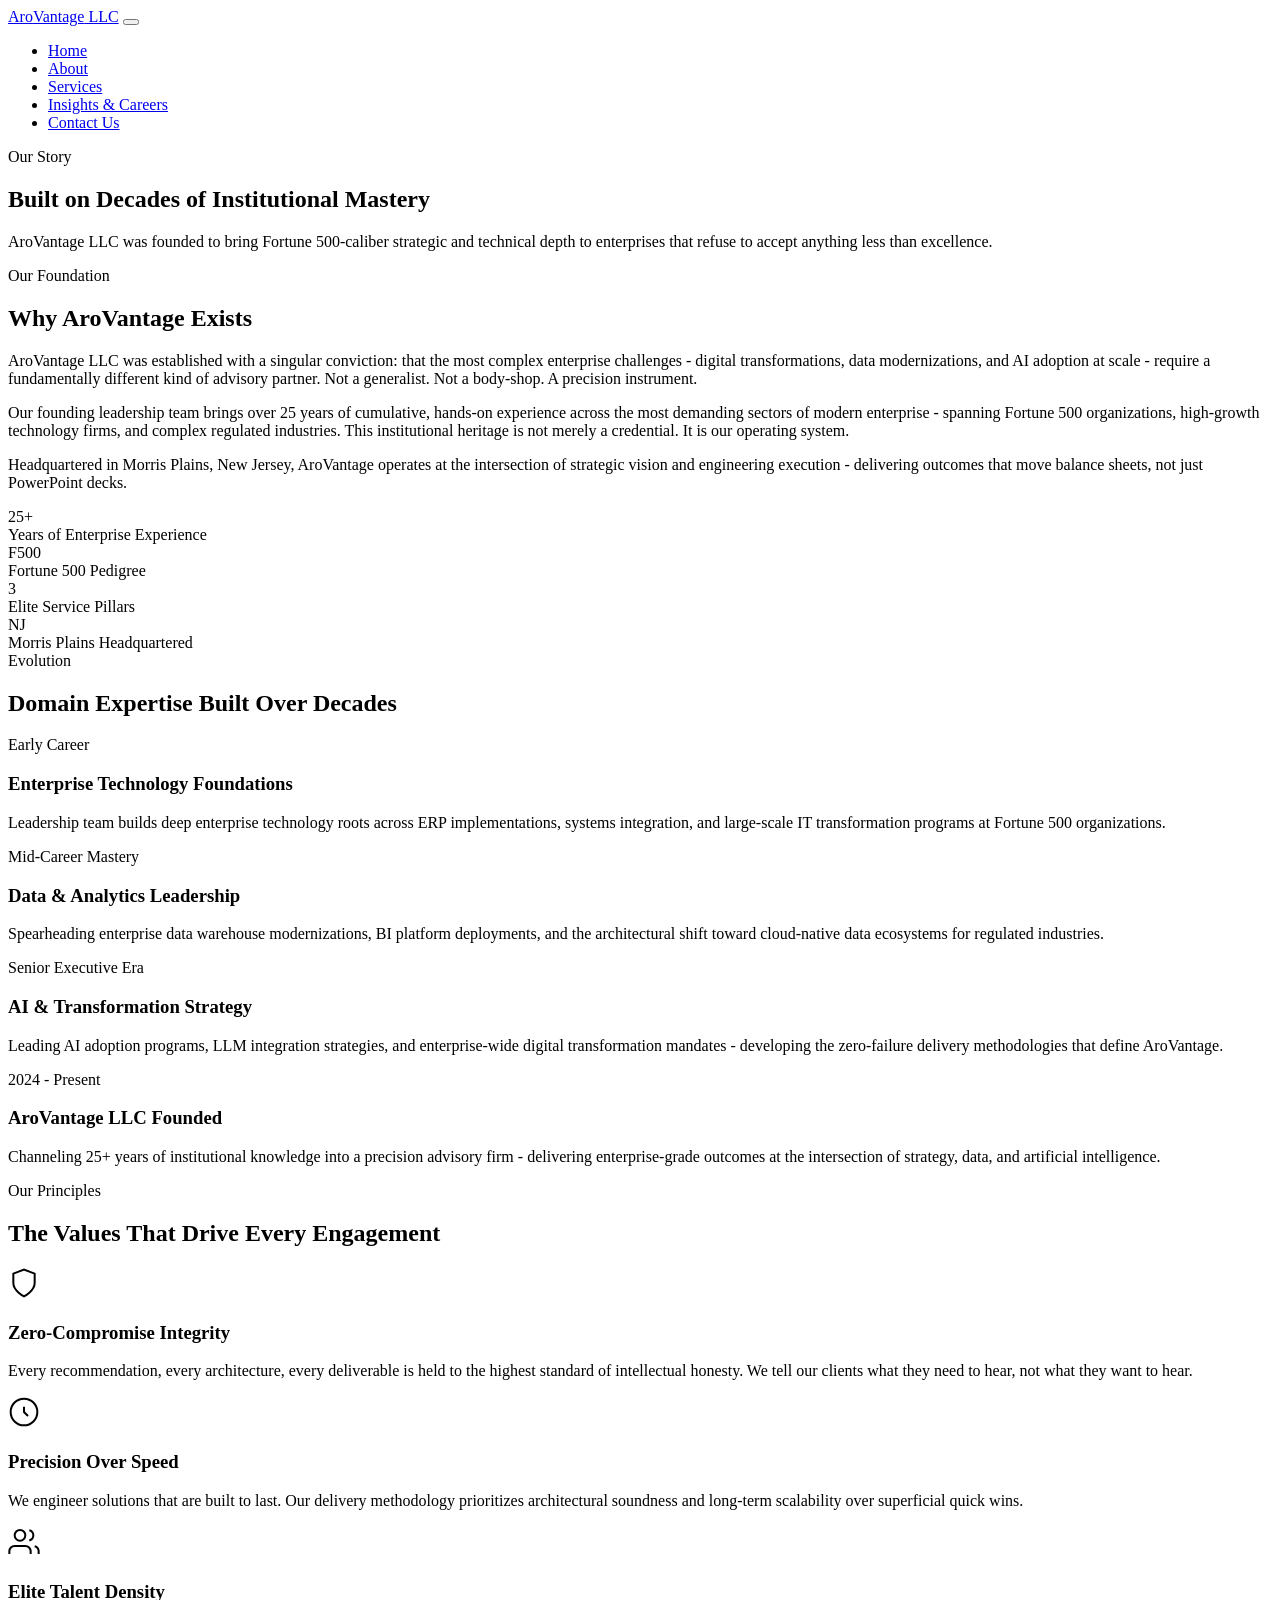
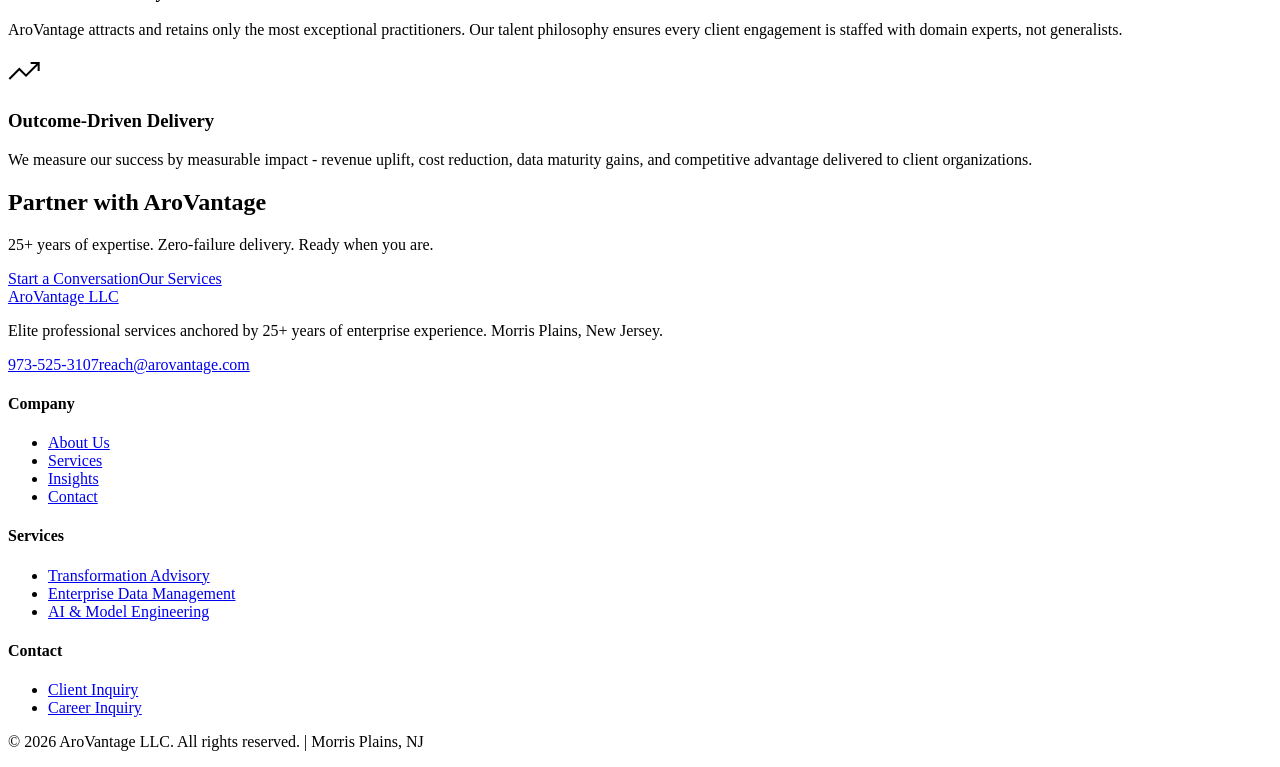
==== about.html @ 78159096 "Create about.html" ====
<!DOCTYPE html>
<html lang="en">
<head>
<meta charset="UTF-8"/>
<meta name="viewport" content="width=device-width,initial-scale=1.0"/>
<title>About Us | AroVantage LLC - 25+ Years Enterprise Excellence</title>
<meta name="description" content="AroVantage LLC founded by executives with 25+ years enterprise experience in Morris Plains, NJ. Learn our story, values, and leadership heritage."/>
<script type="application/ld+json">{"@context":"https://schema.org","@type":"ProfessionalService","name":"AroVantage LLC","url":"https://arovantage.com","telephone":"+1-973-525-3107","email":"reach@arovantage.com","address":{"@type":"PostalAddress","addressLocality":"Morris Plains","addressRegion":"NJ","addressCountry":"US"}}</script>
<link rel="preconnect" href="https://fonts.googleapis.com"/>
<link href="https://fonts.googleapis.com/css2?family=Inter:wght@300;400;500;600;700;800;900&family=Roboto:wght@300;400;500&display=swap" rel="stylesheet"/>
<link rel="stylesheet" href="css/style.css"/>
<link rel="stylesheet" href="css/animations.css"/>
</head>
<body>
<nav class="navbar" id="navbar">
<div class="nav-container">
<a href="index.html" class="nav-logo"><span class="logo-aro">Aro</span><span class="logo-vantage">Vantage</span><span class="logo-llc"> LLC</span></a>
<button class="nav-toggle" id="navToggle"><span></span><span></span><span></span></button>
<ul class="nav-menu" id="navMenu">
<li><a href="index.html" class="nav-link">Home</a></li>
<li><a href="about.html" class="nav-link active">About</a></li>
<li><a href="services.html" class="nav-link">Services</a></li>
<li><a href="insights.html" class="nav-link">Insights &amp; Careers</a></li>
<li><a href="contact.html" class="nav-link nav-cta">Contact Us</a></li>
</ul>
</div>
</nav>
<section class="page-hero">
<div class="page-hero-content">
<div class="section-label light fade-in-up">Our Story</div>
<h1 class="fade-in-up delay-1">Built on Decades of <span class="accent">Institutional Mastery</span></h1>
<p class="fade-in-up delay-2">AroVantage LLC was founded to bring Fortune 500-caliber strategic and technical depth to enterprises that refuse to accept anything less than excellence.</p>
</div>
</section>
<section class="section-pad">
<div class="container">
<div class="about-narrative">
<div class="narrative-content fade-in-up">
<div class="section-label">Our Foundation</div>
<h2>Why AroVantage Exists</h2>
<p>AroVantage LLC was established with a singular conviction: that the most complex enterprise challenges - digital transformations, data modernizations, and AI adoption at scale - require a fundamentally different kind of advisory partner. Not a generalist. Not a body-shop. A precision instrument.</p>
<p>Our founding leadership team brings over 25 years of cumulative, hands-on experience across the most demanding sectors of modern enterprise - spanning Fortune 500 organizations, high-growth technology firms, and complex regulated industries. This institutional heritage is not merely a credential. It is our operating system.</p>
<p>Headquartered in Morris Plains, New Jersey, AroVantage operates at the intersection of strategic vision and engineering execution - delivering outcomes that move balance sheets, not just PowerPoint decks.</p>
</div>
<div class="narrative-visual fade-in-up delay-2">
<div class="heritage-matrix">
<div class="heritage-item"><div class="heritage-year">25+</div><div class="heritage-desc">Years of Enterprise Experience</div></div>
<div class="heritage-item"><div class="heritage-year">F500</div><div class="heritage-desc">Fortune 500 Pedigree</div></div>
<div class="heritage-item"><div class="heritage-year">3</div><div class="heritage-desc">Elite Service Pillars</div></div>
<div class="heritage-item"><div class="heritage-year">NJ</div><div class="heritage-desc">Morris Plains Headquartered</div></div>
</div>
</div>
</div>
</div>
</section>
<section class="section-pad bg-light">
<div class="container">
<div class="section-label fade-in-up">Evolution</div>
<h2 class="section-title fade-in-up delay-1">Domain Expertise <span class="accent">Built Over Decades</span></h2>
<div class="timeline">
<div class="timeline-item fade-in-up delay-1">
<div class="timeline-marker"></div>
<div class="timeline-content"><div class="timeline-period">Early Career</div><h3>Enterprise Technology Foundations</h3><p>Leadership team builds deep enterprise technology roots across ERP implementations, systems integration, and large-scale IT transformation programs at Fortune 500 organizations.</p></div>
</div>
<div class="timeline-item fade-in-up delay-2">
<div class="timeline-marker"></div>
<div class="timeline-content"><div class="timeline-period">Mid-Career Mastery</div><h3>Data &amp; Analytics Leadership</h3><p>Spearheading enterprise data warehouse modernizations, BI platform deployments, and the architectural shift toward cloud-native data ecosystems for regulated industries.</p></div>
</div>
<div class="timeline-item fade-in-up delay-3">
<div class="timeline-marker"></div>
<div class="timeline-content"><div class="timeline-period">Senior Executive Era</div><h3>AI &amp; Transformation Strategy</h3><p>Leading AI adoption programs, LLM integration strategies, and enterprise-wide digital transformation mandates - developing the zero-failure delivery methodologies that define AroVantage.</p></div>
</div>
<div class="timeline-item fade-in-up delay-4">
<div class="timeline-marker active"></div>
<div class="timeline-content"><div class="timeline-period">2024 - Present</div><h3>AroVantage LLC Founded</h3><p>Channeling 25+ years of institutional knowledge into a precision advisory firm - delivering enterprise-grade outcomes at the intersection of strategy, data, and artificial intelligence.</p></div>
</div>
</div>
</div>
</section>
<section class="section-pad">
<div class="container">
<div class="section-label fade-in-up">Our Principles</div>
<h2 class="section-title fade-in-up delay-1">The Values That <span class="accent">Drive Every Engagement</span></h2>
<div class="values-grid">
<div class="value-card fade-in-up delay-1"><div class="value-icon"><svg width="32" height="32" viewBox="0 0 24 24" fill="none" stroke="currentColor" stroke-width="1.5"><path d="M12 22s8-4 8-10V5l-8-3-8 3v7c0 6 8 10 8 10z"/></svg></div><h3>Zero-Compromise Integrity</h3><p>Every recommendation, every architecture, every deliverable is held to the highest standard of intellectual honesty. We tell our clients what they need to hear, not what they want to hear.</p></div>
<div class="value-card fade-in-up delay-2"><div class="value-icon"><svg width="32" height="32" viewBox="0 0 24 24" fill="none" stroke="currentColor" stroke-width="1.5"><circle cx="12" cy="12" r="10"/><path d="M12 8v4l3 3"/></svg></div><h3>Precision Over Speed</h3><p>We engineer solutions that are built to last. Our delivery methodology prioritizes architectural soundness and long-term scalability over superficial quick wins.</p></div>
<div class="value-card fade-in-up delay-3"><div class="value-icon"><svg width="32" height="32" viewBox="0 0 24 24" fill="none" stroke="currentColor" stroke-width="1.5"><path d="M17 21v-2a4 4 0 0 0-4-4H5a4 4 0 0 0-4 4v2"/><circle cx="9" cy="7" r="4"/><path d="M23 21v-2a4 4 0 0 0-3-3.87"/><path d="M16 3.13a4 4 0 0 1 0 7.75"/></svg></div><h3>Elite Talent Density</h3><p>AroVantage attracts and retains only the most exceptional practitioners. Our talent philosophy ensures every client engagement is staffed with domain experts, not generalists.</p></div>
<div class="value-card fade-in-up delay-4"><div class="value-icon"><svg width="32" height="32" viewBox="0 0 24 24" fill="none" stroke="currentColor" stroke-width="1.5"><polyline points="23 6 13.5 15.5 8.5 10.5 1 18"/><polyline points="17 6 23 6 23 12"/></svg></div><h3>Outcome-Driven Delivery</h3><p>We measure our success by measurable impact - revenue uplift, cost reduction, data maturity gains, and competitive advantage delivered to client organizations.</p></div>
</div>
</div>
</section>
<section class="cta-banner section-pad">
<div class="container">
<div class="cta-inner fade-in-up">
<div class="cta-text"><h2>Partner with AroVantage</h2><p>25+ years of expertise. Zero-failure delivery. Ready when you are.</p></div>
<div class="cta-actions"><a href="contact.html" class="btn btn-primary">Start a Conversation</a><a href="services.html" class="btn btn-outline">Our Services</a></div>
</div>
</div>
</section>
<footer class="footer">
<div class="container">
<div class="footer-grid">
<div class="footer-brand"><a href="index.html" class="nav-logo"><span class="logo-aro">Aro</span><span class="logo-vantage">Vantage</span><span class="logo-llc"> LLC</span></a><p>Elite professional services anchored by 25+ years of enterprise experience. Morris Plains, New Jersey.</p><div class="footer-contact"><a href="tel:+19735253107">973-525-3107</a><a href="mailto:reach@arovantage.com">reach@arovantage.com</a></div></div>
<div class="footer-nav"><h4>Company</h4><ul><li><a href="about.html">About Us</a></li><li><a href="services.html">Services</a></li><li><a href="insights.html">Insights</a></li><li><a href="contact.html">Contact</a></li></ul></div>
<div class="footer-nav"><h4>Services</h4><ul><li><a href="services.html#advisory">Transformation Advisory</a></li><li><a href="services.html#edm">Enterprise Data Management</a></li><li><a href="services.html#ai">AI &amp; Model Engineering</a></li></ul></div>
<div class="footer-nav"><h4>Contact</h4><ul><li><a href="contact.html?type=client">Client Inquiry</a></li><li><a href="contact.html?type=career">Career Inquiry</a></li></ul></div>
</div>
<div class="footer-bottom"><p>&copy; 2026 AroVantage LLC. All rights reserved. | Morris Plains, NJ</p></div>
</div>
</footer>
<script src="js/main.js"></script>
</body>
</html>
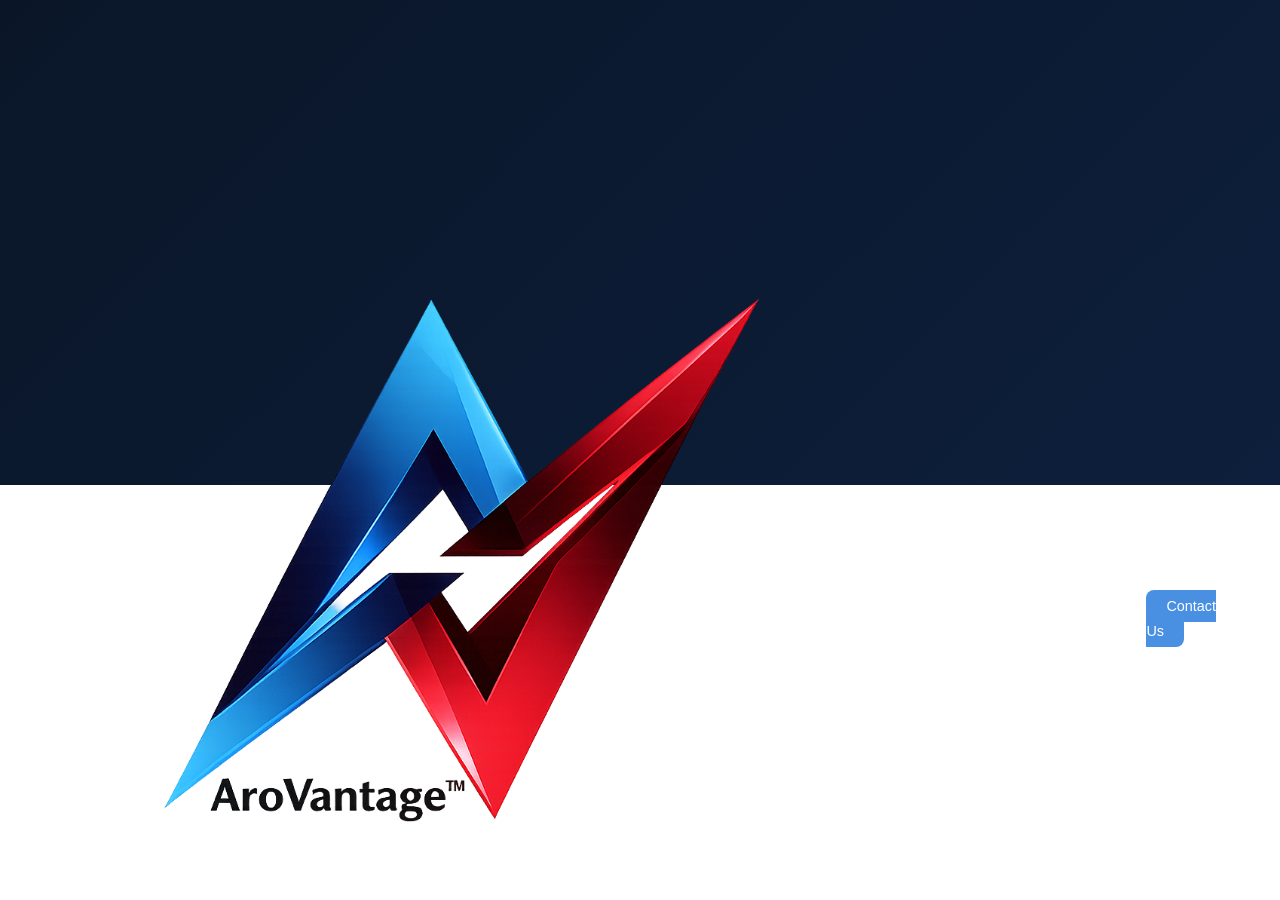
==== commit 8ffe8a46: "Update about.html" ====
--- a/about.html
+++ b/about.html
@@ -14,7 +14,7 @@
 <body>
 <nav class="navbar" id="navbar">
 <div class="nav-container">
-<a href="index.html" class="nav-logo"><span class="logo-aro">Aro</span><span class="logo-vantage">Vantage</span><span class="logo-llc"> LLC</span></a>
+<a href="index.html" class="nav-logo"><img src="logo.png" alt="AroVantage" class="nav-logo-img"><span class="logo-aro">Aro</span><span class="logo-vantage">Vantage</span></a>
 <button class="nav-toggle" id="navToggle"><span></span><span></span><span></span></button>
 <ul class="nav-menu" id="navMenu">
 <li><a href="index.html" class="nav-link">Home</a></li>
@@ -34,80 +34,3 @@
 </section>
 <section class="section-pad">
 <div class="container">
-<div class="about-narrative">
-<div class="narrative-content fade-in-up">
-<div class="section-label">Our Foundation</div>
-<h2>Why AroVantage Exists</h2>
-<p>AroVantage LLC was established with a singular conviction: that the most complex enterprise challenges - digital transformations, data modernizations, and AI adoption at scale - require a fundamentally different kind of advisory partner. Not a generalist. Not a body-shop. A precision instrument.</p>
-<p>Our founding leadership team brings over 25 years of cumulative, hands-on experience across the most demanding sectors of modern enterprise - spanning Fortune 500 organizations, high-growth technology firms, and complex regulated industries. This institutional heritage is not merely a credential. It is our operating system.</p>
-<p>Headquartered in Morris Plains, New Jersey, AroVantage operates at the intersection of strategic vision and engineering execution - delivering outcomes that move balance sheets, not just PowerPoint decks.</p>
-</div>
-<div class="narrative-visual fade-in-up delay-2">
-<div class="heritage-matrix">
-<div class="heritage-item"><div class="heritage-year">25+</div><div class="heritage-desc">Years of Enterprise Experience</div></div>
-<div class="heritage-item"><div class="heritage-year">F500</div><div class="heritage-desc">Fortune 500 Pedigree</div></div>
-<div class="heritage-item"><div class="heritage-year">3</div><div class="heritage-desc">Elite Service Pillars</div></div>
-<div class="heritage-item"><div class="heritage-year">NJ</div><div class="heritage-desc">Morris Plains Headquartered</div></div>
-</div>
-</div>
-</div>
-</div>
-</section>
-<section class="section-pad bg-light">
-<div class="container">
-<div class="section-label fade-in-up">Evolution</div>
-<h2 class="section-title fade-in-up delay-1">Domain Expertise <span class="accent">Built Over Decades</span></h2>
-<div class="timeline">
-<div class="timeline-item fade-in-up delay-1">
-<div class="timeline-marker"></div>
-<div class="timeline-content"><div class="timeline-period">Early Career</div><h3>Enterprise Technology Foundations</h3><p>Leadership team builds deep enterprise technology roots across ERP implementations, systems integration, and large-scale IT transformation programs at Fortune 500 organizations.</p></div>
-</div>
-<div class="timeline-item fade-in-up delay-2">
-<div class="timeline-marker"></div>
-<div class="timeline-content"><div class="timeline-period">Mid-Career Mastery</div><h3>Data &amp; Analytics Leadership</h3><p>Spearheading enterprise data warehouse modernizations, BI platform deployments, and the architectural shift toward cloud-native data ecosystems for regulated industries.</p></div>
-</div>
-<div class="timeline-item fade-in-up delay-3">
-<div class="timeline-marker"></div>
-<div class="timeline-content"><div class="timeline-period">Senior Executive Era</div><h3>AI &amp; Transformation Strategy</h3><p>Leading AI adoption programs, LLM integration strategies, and enterprise-wide digital transformation mandates - developing the zero-failure delivery methodologies that define AroVantage.</p></div>
-</div>
-<div class="timeline-item fade-in-up delay-4">
-<div class="timeline-marker active"></div>
-<div class="timeline-content"><div class="timeline-period">2024 - Present</div><h3>AroVantage LLC Founded</h3><p>Channeling 25+ years of institutional knowledge into a precision advisory firm - delivering enterprise-grade outcomes at the intersection of strategy, data, and artificial intelligence.</p></div>
-</div>
-</div>
-</div>
-</section>
-<section class="section-pad">
-<div class="container">
-<div class="section-label fade-in-up">Our Principles</div>
-<h2 class="section-title fade-in-up delay-1">The Values That <span class="accent">Drive Every Engagement</span></h2>
-<div class="values-grid">
-<div class="value-card fade-in-up delay-1"><div class="value-icon"><svg width="32" height="32" viewBox="0 0 24 24" fill="none" stroke="currentColor" stroke-width="1.5"><path d="M12 22s8-4 8-10V5l-8-3-8 3v7c0 6 8 10 8 10z"/></svg></div><h3>Zero-Compromise Integrity</h3><p>Every recommendation, every architecture, every deliverable is held to the highest standard of intellectual honesty. We tell our clients what they need to hear, not what they want to hear.</p></div>
-<div class="value-card fade-in-up delay-2"><div class="value-icon"><svg width="32" height="32" viewBox="0 0 24 24" fill="none" stroke="currentColor" stroke-width="1.5"><circle cx="12" cy="12" r="10"/><path d="M12 8v4l3 3"/></svg></div><h3>Precision Over Speed</h3><p>We engineer solutions that are built to last. Our delivery methodology prioritizes architectural soundness and long-term scalability over superficial quick wins.</p></div>
-<div class="value-card fade-in-up delay-3"><div class="value-icon"><svg width="32" height="32" viewBox="0 0 24 24" fill="none" stroke="currentColor" stroke-width="1.5"><path d="M17 21v-2a4 4 0 0 0-4-4H5a4 4 0 0 0-4 4v2"/><circle cx="9" cy="7" r="4"/><path d="M23 21v-2a4 4 0 0 0-3-3.87"/><path d="M16 3.13a4 4 0 0 1 0 7.75"/></svg></div><h3>Elite Talent Density</h3><p>AroVantage attracts and retains only the most exceptional practitioners. Our talent philosophy ensures every client engagement is staffed with domain experts, not generalists.</p></div>
-<div class="value-card fade-in-up delay-4"><div class="value-icon"><svg width="32" height="32" viewBox="0 0 24 24" fill="none" stroke="currentColor" stroke-width="1.5"><polyline points="23 6 13.5 15.5 8.5 10.5 1 18"/><polyline points="17 6 23 6 23 12"/></svg></div><h3>Outcome-Driven Delivery</h3><p>We measure our success by measurable impact - revenue uplift, cost reduction, data maturity gains, and competitive advantage delivered to client organizations.</p></div>
-</div>
-</div>
-</section>
-<section class="cta-banner section-pad">
-<div class="container">
-<div class="cta-inner fade-in-up">
-<div class="cta-text"><h2>Partner with AroVantage</h2><p>25+ years of expertise. Zero-failure delivery. Ready when you are.</p></div>
-<div class="cta-actions"><a href="contact.html" class="btn btn-primary">Start a Conversation</a><a href="services.html" class="btn btn-outline">Our Services</a></div>
-</div>
-</div>
-</section>
-<footer class="footer">
-<div class="container">
-<div class="footer-grid">
-<div class="footer-brand"><a href="index.html" class="nav-logo"><span class="logo-aro">Aro</span><span class="logo-vantage">Vantage</span><span class="logo-llc"> LLC</span></a><p>Elite professional services anchored by 25+ years of enterprise experience. Morris Plains, New Jersey.</p><div class="footer-contact"><a href="tel:+19735253107">973-525-3107</a><a href="mailto:reach@arovantage.com">reach@arovantage.com</a></div></div>
-<div class="footer-nav"><h4>Company</h4><ul><li><a href="about.html">About Us</a></li><li><a href="services.html">Services</a></li><li><a href="insights.html">Insights</a></li><li><a href="contact.html">Contact</a></li></ul></div>
-<div class="footer-nav"><h4>Services</h4><ul><li><a href="services.html#advisory">Transformation Advisory</a></li><li><a href="services.html#edm">Enterprise Data Management</a></li><li><a href="services.html#ai">AI &amp; Model Engineering</a></li></ul></div>
-<div class="footer-nav"><h4>Contact</h4><ul><li><a href="contact.html?type=client">Client Inquiry</a></li><li><a href="contact.html?type=career">Career Inquiry</a></li></ul></div>
-</div>
-<div class="footer-bottom"><p>&copy; 2026 AroVantage LLC. All rights reserved. | Morris Plains, NJ</p></div>
-</div>
-</footer>
-<script src="js/main.js"></script>
-</body>
-</html>
--- a/css/style.css
+++ b/css/style.css
@@ -0,0 +1,236 @@
+:root{--navy:#003366;--accent:#4A90E2;--cyan:#00A8B5;--white:#ffffff;--ice:#F4F6F9;--dark:#0a1628;--text:#1a2332;--text-light:#6b7a99;--border:#e1e8f0;--shadow:0 4px 24px rgba(0,51,102,0.08);--shadow-lg:0 16px 48px rgba(0,51,102,0.16);--radius:8px;--radius-lg:16px;--transition:all 0.3s cubic-bezier(0.4,0,0.2,1);}
+*,*::before,*::after{box-sizing:border-box;margin:0;padding:0;}
+html{scroll-behavior:smooth;font-size:16px;}
+body{font-family:'Roboto','Open Sans',sans-serif;color:var(--text);background:var(--white);line-height:1.6;overflow-x:hidden;}
+h1,h2,h3,h4,h5{font-family:'Inter','Helvetica Neue',sans-serif;font-weight:700;line-height:1.2;color:var(--navy);}
+h1{font-size:clamp(2.4rem,5vw,4rem);font-weight:800;}
+h2{font-size:clamp(1.8rem,3.5vw,2.8rem);}
+h3{font-size:clamp(1.2rem,2.5vw,1.6rem);}
+h4{font-size:1.1rem;font-weight:600;}
+p{color:var(--text-light);line-height:1.75;margin-bottom:1rem;}
+a{text-decoration:none;color:var(--accent);transition:var(--transition);}
+a:hover{color:var(--cyan);}
+img{max-width:100%;height:auto;}
+.container{max-width:1200px;margin:0 auto;padding:0 1.5rem;}
+.section-pad{padding:5rem 0;}
+.section-label{font-family:'Inter',sans-serif;font-size:0.75rem;font-weight:600;letter-spacing:0.15em;text-transform:uppercase;color:var(--accent);margin-bottom:0.75rem;}
+.section-label.light{color:var(--cyan);}
+.section-title{margin-bottom:3rem;color:var(--navy);}
+.section-title.light{color:var(--white);}
+.accent{color:var(--accent);}
+.bg-dark{background:var(--dark);}
+.bg-light{background:var(--ice);}
+.btn{display:inline-flex;align-items:center;gap:0.5rem;padding:0.875rem 2rem;border-radius:var(--radius);font-family:'Inter',sans-serif;font-weight:600;font-size:0.95rem;cursor:pointer;transition:var(--transition);border:2px solid transparent;text-decoration:none;}
+.btn-primary{background:var(--accent);color:var(--white);border-color:var(--accent);}
+.btn-primary:hover{background:#3a80d2;border-color:#3a80d2;color:var(--white);transform:translateY(-2px);box-shadow:0 8px 24px rgba(74,144,226,0.35);}
+.btn-secondary{background:transparent;color:var(--white);border-color:rgba(255,255,255,0.4);}
+.btn-secondary:hover{background:rgba(255,255,255,0.1);border-color:var(--white);color:var(--white);}
+.btn-outline{background:transparent;color:var(--navy);border-color:var(--navy);}
+.btn-outline:hover{background:var(--navy);color:var(--white);}
+.btn-sm{padding:0.5rem 1rem;font-size:0.85rem;}
+.navbar{position:fixed;top:0;left:0;right:0;z-index:1000;padding:1rem 0;transition:var(--transition);background:transparent;}
+.navbar.scrolled{background:rgba(255,255,255,0.97);backdrop-filter:blur(20px);box-shadow:0 1px 0 var(--border),var(--shadow);}
+.navbar.scrolled .nav-link{color:var(--navy);}
+.navbar.scrolled .nav-logo .logo-aro{color:var(--navy);}
+.navbar.scrolled .nav-logo .logo-vantage{color:var(--accent);}
+.nav-container{max-width:1200px;margin:0 auto;padding:0 1.5rem;display:flex;align-items:center;justify-content:space-between;}
+.nav-logo{font-family:'Inter',sans-serif;font-size:1.4rem;font-weight:800;letter-spacing:-0.02em;}
+.logo-aro{color:var(--white);}
+.logo-vantage{color:var(--cyan);}
+.logo-llc{color:rgba(255,255,255,0.6);font-size:0.75rem;font-weight:400;}
+.navbar.scrolled .logo-llc{color:var(--text-light);}
+.nav-menu{display:flex;list-style:none;align-items:center;gap:0.25rem;}
+.nav-link{padding:0.5rem 1rem;font-family:'Inter',sans-serif;font-size:0.9rem;font-weight:500;color:rgba(255,255,255,0.85);border-radius:var(--radius);transition:var(--transition);}
+.nav-link:hover,.nav-link.active{color:var(--white);background:rgba(255,255,255,0.1);}
+.navbar.scrolled .nav-link:hover,.navbar.scrolled .nav-link.active{color:var(--navy);background:var(--ice);}
+.nav-cta{background:var(--accent)!important;color:var(--white)!important;padding:0.5rem 1.25rem!important;}
+.nav-cta:hover{background:#3a80d2!important;transform:none;}
+.nav-toggle{display:none;flex-direction:column;gap:5px;background:none;border:none;cursor:pointer;padding:4px;}
+.nav-toggle span{display:block;width:24px;height:2px;background:var(--white);transition:var(--transition);}
+.navbar.scrolled .nav-toggle span{background:var(--navy);}
+.hero{position:relative;min-height:100vh;display:flex;align-items:center;justify-content:center;overflow:hidden;background:linear-gradient(135deg,var(--dark) 0%,#0d1f3c 50%,var(--dark) 100%);}
+#heroCanvas{position:absolute;top:0;left:0;width:100%;height:100%;opacity:0.6;}
+.hero-content{position:relative;z-index:2;text-align:center;max-width:800px;padding:2rem 1.5rem;margin:0 auto;}
+.hero-badge{display:inline-block;background:rgba(74,144,226,0.15);border:1px solid rgba(74,144,226,0.3);color:var(--cyan);padding:0.4rem 1.2rem;border-radius:100px;font-family:'Inter',sans-serif;font-size:0.8rem;font-weight:500;letter-spacing:0.08em;margin-bottom:1.5rem;}
+.hero-title{color:var(--white);margin-bottom:1.5rem;font-size:clamp(2.8rem,6vw,4.5rem);}
+.hero-subtitle{color:rgba(255,255,255,0.75);font-size:1.15rem;max-width:600px;margin:0 auto 2.5rem;line-height:1.7;}
+.hero-ctas{display:flex;gap:1rem;justify-content:center;flex-wrap:wrap;}
+.hero-scroll-indicator{position:absolute;bottom:2rem;left:50%;transform:translateX(-50%);text-align:center;color:rgba(255,255,255,0.4);font-size:0.75rem;font-family:'Inter',sans-serif;letter-spacing:0.1em;}
+.scroll-line{width:1px;height:40px;background:linear-gradient(to bottom,rgba(255,255,255,0.4),transparent);margin:0.5rem auto 0;animation:scrollPulse 2s ease-in-out infinite;}
+@keyframes scrollPulse{0%,100%{opacity:0.4;transform:scaleY(1);}50%{opacity:1;transform:scaleY(1.2);}}
+.page-hero{background:linear-gradient(135deg,var(--dark) 0%,#0d1f3c 100%);min-height:45vh;display:flex;align-items:center;justify-content:center;text-align:center;padding:8rem 1.5rem 4rem;}
+.page-hero.short{min-height:35vh;}
+.page-hero-content h1{color:var(--white);margin-bottom:1rem;}
+.page-hero-content p{color:rgba(255,255,255,0.7);font-size:1.1rem;max-width:600px;margin:0 auto;}
+.pedigree-grid{display:grid;grid-template-columns:repeat(4,1fr);gap:1.5rem;margin-top:3rem;}
+.pedigree-card{background:var(--white);border:1px solid var(--border);border-radius:var(--radius-lg);padding:2rem;text-align:center;box-shadow:var(--shadow);transition:var(--transition);}
+.pedigree-card:hover{transform:translateY(-4px);box-shadow:var(--shadow-lg);border-color:var(--accent);}
+.pedigree-number{font-family:'Inter',sans-serif;font-size:3rem;font-weight:900;color:var(--navy);line-height:1;}
+.pedigree-unit{font-size:1.2rem;font-weight:700;color:var(--accent);margin-bottom:0.5rem;}
+.pedigree-label{font-size:0.85rem;color:var(--text-light);font-weight:500;}
+.capability-wrapper{display:grid;grid-template-columns:1fr 1fr;gap:4rem;align-items:center;margin-top:3rem;}
+.capability-wheel{position:relative;width:320px;height:320px;margin:0 auto;}
+.wheel-center{position:absolute;top:50%;left:50%;transform:translate(-50%,-50%);width:130px;height:130px;background:var(--navy);border-radius:50%;display:flex;align-items:center;justify-content:center;text-align:center;z-index:10;box-shadow:0 0 0 8px rgba(0,51,102,0.1);}
+.wheel-center-label{display:block;color:var(--white);font-family:'Inter',sans-serif;font-size:0.9rem;font-weight:700;}
+.wheel-center-sub{display:block;color:var(--cyan);font-size:0.65rem;font-weight:500;margin-top:2px;}
+.wheel-segment{position:absolute;width:100px;height:100px;background:var(--ice);border:2px solid var(--border);border-radius:var(--radius-lg);display:flex;flex-direction:column;align-items:center;justify-content:center;text-align:center;padding:0.75rem;cursor:pointer;transition:var(--transition);}
+.wheel-segment:nth-child(2){top:0;left:50%;transform:translateX(-50%);}
+.wheel-segment:nth-child(3){bottom:20px;left:0;}
+.wheel-segment:nth-child(4){bottom:20px;right:0;}
+.wheel-segment:hover,.wheel-segment.active{background:var(--navy);border-color:var(--accent);box-shadow:0 0 24px rgba(74,144,226,0.3);}
+.wheel-segment:hover .segment-label,.wheel-segment.active .segment-label{color:var(--white);}
+.segment-label{font-family:'Inter',sans-serif;font-size:0.7rem;font-weight:600;color:var(--navy);line-height:1.3;}
+.capability-detail{display:none;}
+.capability-detail.active{display:block;}
+.detail-tag{font-size:0.75rem;font-weight:600;color:var(--accent);letter-spacing:0.1em;text-transform:uppercase;margin-bottom:0.5rem;}
+.detail-list{list-style:none;margin:1rem 0;padding:0;}
+.detail-list li{padding:0.4rem 0;padding-left:1.2rem;position:relative;font-size:0.9rem;color:var(--text-light);}
+.detail-list li::before{content:"";position:absolute;left:0;top:0.6rem;width:6px;height:6px;border-radius:50%;background:var(--accent);}
+.detail-link{display:inline-flex;align-items:center;gap:0.4rem;color:var(--accent);font-weight:600;font-size:0.9rem;margin-top:1rem;}
+.audience-grid{display:grid;grid-template-columns:repeat(3,1fr);gap:1.5rem;margin-top:3rem;}
+.audience-card{background:rgba(255,255,255,0.05);border:1px solid rgba(255,255,255,0.1);border-radius:var(--radius-lg);padding:2rem;transition:var(--transition);position:relative;}
+.audience-card:hover{background:rgba(255,255,255,0.08);border-color:rgba(74,144,226,0.4);transform:translateY(-4px);}
+.audience-card.featured{background:rgba(74,144,226,0.1);border-color:var(--accent);}
+.audience-badge{position:absolute;top:-12px;left:50%;transform:translateX(-50%);background:var(--accent);color:var(--white);font-size:0.7rem;font-weight:700;padding:0.25rem 0.75rem;border-radius:100px;white-space:nowrap;}
+.audience-card h3{color:var(--white);margin-bottom:0.75rem;font-size:1.15rem;}
+.audience-card p{color:rgba(255,255,255,0.65);}
+.audience-link{color:var(--cyan);font-size:0.9rem;font-weight:600;display:inline-block;margin-top:1rem;}
+.audience-icon{margin-bottom:1rem;color:var(--accent);}
+.cta-banner{background:linear-gradient(135deg,var(--ice) 0%,#e8f0fb 100%);}
+.cta-inner{display:flex;align-items:center;justify-content:space-between;gap:2rem;flex-wrap:wrap;}
+.cta-text h2{color:var(--navy);margin-bottom:0.5rem;}
+.cta-text p{color:var(--text-light);margin:0;}
+.cta-actions{display:flex;gap:1rem;flex-shrink:0;flex-wrap:wrap;}
+.about-narrative{display:grid;grid-template-columns:1.2fr 1fr;gap:4rem;align-items:center;}
+.narrative-content h2{margin-bottom:1.5rem;}
+.heritage-matrix{display:grid;grid-template-columns:1fr 1fr;gap:1rem;}
+.heritage-item{background:var(--navy);border-radius:var(--radius-lg);padding:1.5rem;text-align:center;}
+.heritage-year{font-family:'Inter',sans-serif;font-size:1.8rem;font-weight:900;color:var(--white);}
+.heritage-desc{font-size:0.8rem;color:rgba(255,255,255,0.65);margin-top:0.25rem;}
+.timeline{position:relative;padding-left:2rem;}
+.timeline::before{content:"";position:absolute;left:8px;top:0;bottom:0;width:2px;background:linear-gradient(to bottom,var(--accent),transparent);}
+.timeline-item{position:relative;padding-bottom:2.5rem;}
+.timeline-marker{position:absolute;left:-2rem;top:4px;width:16px;height:16px;border-radius:50%;background:var(--border);border:3px solid var(--white);box-shadow:0 0 0 3px var(--border);}
+.timeline-marker.active{background:var(--accent);box-shadow:0 0 0 3px rgba(74,144,226,0.2);}
+.timeline-period{font-size:0.75rem;font-weight:600;color:var(--accent);letter-spacing:0.1em;text-transform:uppercase;margin-bottom:0.25rem;}
+.timeline-content h3{margin-bottom:0.5rem;}
+.values-grid{display:grid;grid-template-columns:repeat(2,1fr);gap:1.5rem;margin-top:3rem;}
+.value-card{background:var(--white);border:1px solid var(--border);border-radius:var(--radius-lg);padding:2rem;transition:var(--transition);}
+.value-card:hover{box-shadow:var(--shadow-lg);border-color:var(--accent);transform:translateY(-3px);}
+.value-icon{color:var(--accent);margin-bottom:1rem;}
+.value-card h3{margin-bottom:0.75rem;}
+.services-tabs{margin-top:2rem;}
+.tab-nav{display:flex;gap:0;border-bottom:2px solid var(--border);margin-bottom:3rem;}
+.tab-btn{background:none;border:none;padding:1rem 1.5rem;font-family:'Inter',sans-serif;font-size:0.9rem;font-weight:600;color:var(--text-light);cursor:pointer;border-bottom:3px solid transparent;margin-bottom:-2px;transition:var(--transition);display:flex;align-items:center;gap:0.75rem;}
+.tab-btn:hover{color:var(--navy);}
+.tab-btn.active{color:var(--navy);border-bottom-color:var(--accent);}
+.tab-num{font-size:0.7rem;color:var(--accent);font-weight:700;}
+.tab-panel{display:none;}
+.tab-panel.active{display:block;}
+.service-detail-layout{display:grid;grid-template-columns:1.2fr 0.8fr;gap:4rem;align-items:start;}
+.service-tag{font-size:0.75rem;font-weight:600;color:var(--accent);letter-spacing:0.1em;text-transform:uppercase;margin-bottom:0.5rem;}
+.service-lead{font-size:1.1rem;color:var(--text);line-height:1.7;margin-bottom:1.5rem;}
+.offerings-grid{display:grid;grid-template-columns:1fr 1fr;gap:1.25rem;margin-top:1rem;}
+.offering-item{background:var(--ice);border-radius:var(--radius);padding:1.25rem;}
+.offering-item h4{margin-bottom:0.4rem;font-size:0.95rem;}
+.offering-item p{font-size:0.85rem;margin:0;}
+.tech-diagram{background:var(--navy);border-radius:var(--radius-lg);padding:2rem;color:var(--white);}
+.diagram-title{font-family:'Inter',sans-serif;font-size:0.75rem;font-weight:600;letter-spacing:0.1em;text-transform:uppercase;color:var(--cyan);margin-bottom:1.5rem;}
+.flow-node{background:rgba(255,255,255,0.1);border:1px solid rgba(255,255,255,0.2);border-radius:var(--radius);padding:0.75rem 1rem;text-align:center;font-size:0.85rem;font-weight:600;margin:0.5rem 0;}
+.flow-node.accent{background:rgba(74,144,226,0.3);border-color:var(--accent);}
+.flow-row{display:flex;gap:0.5rem;align-items:center;}
+.flow-arrow{text-align:center;color:var(--cyan);font-size:0.8rem;padding:0.25rem 0;}
+.flow-connector{flex:1;height:1px;background:rgba(255,255,255,0.2);}
+.stack-layers{display:flex;flex-direction:column;gap:0.5rem;}
+.stack-layer{background:rgba(255,255,255,0.08);border-radius:var(--radius);padding:0.75rem;}
+.stack-layer.accent{background:rgba(74,144,226,0.2);border:1px solid rgba(74,144,226,0.4);}
+.stack-arrow{text-align:center;color:var(--cyan);font-size:0.75rem;padding:0.2rem 0;}
+.layer-label{display:block;font-size:0.7rem;font-weight:600;color:var(--cyan);letter-spacing:0.1em;text-transform:uppercase;margin-bottom:0.4rem;}
+.layer-items{display:flex;gap:0.5rem;flex-wrap:wrap;}
+.layer-items span{background:rgba(255,255,255,0.1);padding:0.2rem 0.5rem;border-radius:4px;font-size:0.75rem;}
+.ai-pipeline{display:flex;flex-direction:column;gap:0.3rem;}
+.pipeline-node{background:rgba(255,255,255,0.08);border-radius:var(--radius);padding:0.6rem 0.75rem;font-size:0.8rem;font-weight:600;}
+.pipeline-node.accent{background:rgba(74,144,226,0.3);border:1px solid var(--accent);}
+.pipeline-node span{display:block;font-size:0.7rem;font-weight:400;color:rgba(255,255,255,0.6);margin-top:1px;}
+.pipeline-arrow{color:var(--cyan);font-size:0.7rem;padding:0.1rem 0.75rem;}
+.pipeline-loop{margin-top:0.75rem;text-align:center;font-size:0.7rem;color:var(--cyan);border-top:1px solid rgba(255,255,255,0.15);padding-top:0.75rem;}
+.tech-matrix{display:grid;grid-template-columns:repeat(2,1fr);gap:1.5rem;margin-top:3rem;}
+.tech-category{background:rgba(255,255,255,0.04);border:1px solid rgba(255,255,255,0.1);border-radius:var(--radius-lg);padding:1.5rem;}
+.tech-category-label{font-family:'Inter',sans-serif;font-size:0.75rem;font-weight:600;color:var(--cyan);letter-spacing:0.1em;text-transform:uppercase;margin-bottom:1rem;}
+.tech-tags{display:flex;flex-wrap:wrap;gap:0.5rem;}
+.tech-tags span{background:rgba(255,255,255,0.08);color:rgba(255,255,255,0.8);padding:0.3rem 0.75rem;border-radius:100px;font-size:0.8rem;border:1px solid rgba(255,255,255,0.12);}
+.insights-toggle{display:flex;gap:0;background:var(--ice);border-radius:var(--radius);padding:4px;margin-bottom:3rem;width:fit-content;}
+.toggle-btn{background:none;border:none;padding:0.6rem 1.5rem;font-family:'Inter',sans-serif;font-size:0.9rem;font-weight:600;color:var(--text-light);cursor:pointer;border-radius:6px;transition:var(--transition);}
+.toggle-btn.active{background:var(--white);color:var(--navy);box-shadow:var(--shadow);}
+.content-panel{display:none;}
+.content-panel.active{display:block;}
+.insights-grid{display:grid;grid-template-columns:repeat(2,1fr);gap:1.5rem;}
+.insight-card{background:var(--white);border:1px solid var(--border);border-radius:var(--radius-lg);padding:2rem;transition:var(--transition);}
+.insight-card:hover{box-shadow:var(--shadow-lg);border-color:var(--accent);transform:translateY(-3px);}
+.insight-card.featured{grid-column:span 2;background:var(--navy);}
+.insight-card.featured h2{color:var(--white);font-size:1.5rem;}
+.insight-card.featured p{color:rgba(255,255,255,0.7);}
+.insight-meta{display:flex;gap:1rem;margin-bottom:1rem;align-items:center;}
+.insight-category{font-size:0.75rem;font-weight:600;color:var(--accent);letter-spacing:0.1em;text-transform:uppercase;}
+.insight-card.featured .insight-category{color:var(--cyan);}
+.insight-date{font-size:0.8rem;color:var(--text-light);}
+.insight-card.featured .insight-date{color:rgba(255,255,255,0.4);}
+.insight-link{display:inline-flex;align-items:center;gap:0.4rem;color:var(--accent);font-weight:600;font-size:0.9rem;margin-top:1rem;}
+.insight-card.featured .insight-link{color:var(--cyan);}
+.careers-intro{margin-bottom:3rem;}
+.culture-pillars{display:grid;grid-template-columns:repeat(3,1fr);gap:1.5rem;margin-bottom:3rem;}
+.culture-pill{background:var(--ice);border-radius:var(--radius-lg);padding:1.5rem;}
+.culture-pill h4{margin-bottom:0.5rem;}
+.open-roles h3{margin-bottom:1.5rem;}
+.roles-grid{display:grid;grid-template-columns:repeat(2,1fr);gap:1.5rem;}
+.role-card{background:var(--white);border:1px solid var(--border);border-radius:var(--radius-lg);padding:1.5rem;transition:var(--transition);}
+.role-card:hover{box-shadow:var(--shadow);border-color:var(--accent);}
+.role-header{display:flex;justify-content:space-between;align-items:flex-start;margin-bottom:0.75rem;gap:0.5rem;}
+.role-title{font-family:'Inter',sans-serif;font-weight:700;color:var(--navy);}
+.role-type{font-size:0.75rem;color:var(--text-light);white-space:nowrap;}
+.role-tags{display:flex;flex-wrap:wrap;gap:0.4rem;margin:0.75rem 0;}
+.role-tags span{background:var(--ice);color:var(--navy);padding:0.2rem 0.6rem;border-radius:4px;font-size:0.75rem;font-weight:500;}
+.contact-layout{display:grid;grid-template-columns:1.4fr 1fr;gap:4rem;align-items:start;}
+.form-type-selector{display:flex;gap:0;background:var(--ice);border-radius:var(--radius);padding:4px;margin-bottom:2rem;}
+.form-type-btn{flex:1;background:none;border:none;padding:0.6rem 1rem;font-family:'Inter',sans-serif;font-size:0.85rem;font-weight:600;color:var(--text-light);cursor:pointer;border-radius:6px;transition:var(--transition);display:flex;align-items:center;justify-content:center;gap:0.5rem;}
+.form-type-btn.active{background:var(--white);color:var(--navy);box-shadow:var(--shadow);}
+.form-row{display:grid;grid-template-columns:1fr 1fr;gap:1rem;}
+.form-group{margin-bottom:1.25rem;}
+.form-group label{display:block;font-family:'Inter',sans-serif;font-size:0.85rem;font-weight:600;color:var(--navy);margin-bottom:0.4rem;}
+.form-group input,.form-group select,.form-group textarea{width:100%;padding:0.75rem 1rem;border:1.5px solid var(--border);border-radius:var(--radius);font-family:'Roboto',sans-serif;font-size:0.95rem;color:var(--text);background:var(--white);transition:var(--transition);outline:none;}
+.form-group input:focus,.form-group select:focus,.form-group textarea:focus{border-color:var(--accent);box-shadow:0 0 0 3px rgba(74,144,226,0.1);}
+.form-group textarea{resize:vertical;min-height:120px;}
+.field-error{display:block;font-size:0.8rem;color:#e53e3e;margin-top:0.25rem;}
+.form-footer{display:flex;justify-content:space-between;align-items:center;gap:1rem;margin-top:0.5rem;}
+.form-privacy{font-size:0.8rem;color:var(--text-light);display:flex;align-items:flex-start;gap:0.4rem;}
+.btn-submit{white-space:nowrap;}
+.form-success{text-align:center;padding:3rem 2rem;background:rgba(74,144,226,0.05);border-radius:var(--radius-lg);border:1px solid rgba(74,144,226,0.2);}
+.form-success h3{color:var(--navy);margin-bottom:0.5rem;}
+.contact-info-card{background:var(--navy);border-radius:var(--radius-lg);padding:2rem;margin-bottom:1.5rem;}
+.contact-info-card h3{color:var(--white);margin-bottom:1.5rem;}
+.contact-detail{display:flex;gap:0.75rem;margin-bottom:1.25rem;}
+.contact-detail-label{font-size:0.75rem;font-weight:600;color:rgba(255,255,255,0.5);text-transform:uppercase;letter-spacing:0.1em;margin-bottom:0.2rem;}
+.contact-detail-value{color:var(--white);font-weight:500;}
+a.contact-detail-value:hover{color:var(--cyan);}
+.contact-detail-icon{color:var(--cyan);flex-shrink:0;margin-top:2px;}
+.map-container{border-radius:var(--radius-lg);overflow:hidden;margin-bottom:1.5rem;}
+.response-promise{background:var(--ice);border-radius:var(--radius);padding:1rem 1.25rem;font-size:0.85rem;color:var(--text-light);display:flex;align-items:center;gap:0.5rem;}
+.response-promise svg{color:var(--accent);flex-shrink:0;}
+.footer{background:var(--dark);padding:4rem 0 2rem;}
+.footer-grid{display:grid;grid-template-columns:1.5fr 1fr 1fr 1fr;gap:3rem;margin-bottom:3rem;}
+.footer-brand .nav-logo{margin-bottom:1rem;display:inline-block;}
+.footer-brand p{color:rgba(255,255,255,0.5);font-size:0.85rem;line-height:1.6;margin-bottom:1.5rem;}
+.footer-contact{display:flex;flex-direction:column;gap:0.4rem;}
+.footer-contact a{color:rgba(255,255,255,0.6);font-size:0.9rem;transition:var(--transition);}
+.footer-contact a:hover{color:var(--cyan);}
+.footer-nav h4{color:rgba(255,255,255,0.4);font-size:0.7rem;font-weight:700;letter-spacing:0.15em;text-transform:uppercase;margin-bottom:1.25rem;}
+.footer-nav ul{list-style:none;}
+.footer-nav ul li{margin-bottom:0.6rem;}
+.footer-nav ul a{color:rgba(255,255,255,0.55);font-size:0.875rem;transition:var(--transition);}
+.footer-nav ul a:hover{color:var(--white);}
+.footer-location{display:flex;align-items:center;gap:0.4rem;color:rgba(255,255,255,0.4);font-size:0.8rem;margin-top:1rem;}
+.footer-location svg{color:var(--cyan);}
+.footer-bottom{border-top:1px solid rgba(255,255,255,0.08);padding-top:1.5rem;display:flex;justify-content:space-between;align-items:center;}
+.footer-bottom p{color:rgba(255,255,255,0.3);font-size:0.8rem;margin:0;}
+@media(max-width:1024px){.pedigree-grid{grid-template-columns:repeat(2,1fr);}.capability-wrapper{grid-template-columns:1fr;}.about-narrative{grid-template-columns:1fr;}.service-detail-layout{grid-template-columns:1fr;}.tech-matrix{grid-template-columns:1fr;}.footer-grid{grid-template-columns:1fr 1fr;gap:2rem;}.contact-layout{grid-template-columns:1fr;}.insights-grid .insight-card.featured{grid-column:span 1;}.audience-grid{grid-template-columns:1fr;}}
+@media(max-width:768px){.nav-menu{display:none;position:fixed;top:0;left:0;right:0;bottom:0;background:var(--dark);flex-direction:column;justify-content:center;align-items:center;gap:1.5rem;}.nav-menu.open{display:flex;}.nav-toggle{display:flex;}.offerings-grid{grid-template-columns:1fr;}.values-grid{grid-template-columns:1fr;}.culture-pillars{grid-template-columns:1fr;}.roles-grid{grid-template-columns:1fr;}.insights-grid{grid-template-columns:1fr;}.form-row{grid-template-columns:1fr;}.tab-nav{flex-direction:column;}.cta-inner{flex-direction:column;text-align:center;}.hero-ctas{flex-direction:column;align-items:center;}}
--- a/css/animations.css
+++ b/css/animations.css
@@ -0,0 +1,151 @@
+/* AroVantage Animations CSS */
+
+/* Fade In Up */
+.fade-in-up {
+  opacity: 0;
+  transform: translateY(30px);
+  transition: opacity 0.7s ease, transform 0.7s ease;
+}
+.fade-in-up.visible {
+  opacity: 1;
+  transform: translateY(0);
+}
+
+/* Delay classes */
+.delay-1 { transition-delay: 0.15s; }
+.delay-2 { transition-delay: 0.3s; }
+.delay-3 { transition-delay: 0.45s; }
+.delay-4 { transition-delay: 0.6s; }
+.delay-5 { transition-delay: 0.75s; }
+
+/* Slide In Left */
+.slide-in-left {
+  opacity: 0;
+  transform: translateX(-40px);
+  transition: opacity 0.7s ease, transform 0.7s ease;
+}
+.slide-in-left.visible {
+  opacity: 1;
+  transform: translateX(0);
+}
+
+/* Slide In Right */
+.slide-in-right {
+  opacity: 0;
+  transform: translateX(40px);
+  transition: opacity 0.7s ease, transform 0.7s ease;
+}
+.slide-in-right.visible {
+  opacity: 1;
+  transform: translateX(0);
+}
+
+/* Scale In */
+.scale-in {
+  opacity: 0;
+  transform: scale(0.9);
+  transition: opacity 0.6s ease, transform 0.6s ease;
+}
+.scale-in.visible {
+  opacity: 1;
+  transform: scale(1);
+}
+
+/* Navbar scroll behavior */
+.navbar {
+  transition: background-color 0.3s ease, box-shadow 0.3s ease, padding 0.3s ease;
+}
+.navbar.scrolled {
+  background-color: rgba(0, 30, 60, 0.98) !important;
+  box-shadow: 0 2px 30px rgba(0,0,0,0.3);
+  padding-top: 8px !important;
+  padding-bottom: 8px !important;
+}
+
+/* Hover glow on service blocks */
+.service-deep-dive,
+.audience-card,
+.pedigree-card {
+  transition: transform 0.3s ease, box-shadow 0.3s ease;
+}
+.service-deep-dive:hover {
+  transform: translateY(-6px);
+  box-shadow: 0 20px 60px rgba(0, 168, 181, 0.2);
+}
+.audience-card:hover {
+  transform: translateY(-6px);
+  box-shadow: 0 16px 50px rgba(74, 144, 226, 0.25);
+}
+.pedigree-card:hover {
+  transform: translateY(-4px);
+  box-shadow: 0 12px 40px rgba(0, 168, 181, 0.2);
+}
+
+/* Button pulse animation */
+@keyframes pulse-border {
+  0% { box-shadow: 0 0 0 0 rgba(0, 168, 181, 0.5); }
+  70% { box-shadow: 0 0 0 12px rgba(0, 168, 181, 0); }
+  100% { box-shadow: 0 0 0 0 rgba(0, 168, 181, 0); }
+}
+.btn-primary {
+  animation: pulse-border 2.5s ease-out infinite;
+}
+.btn-primary:hover {
+  animation: none;
+}
+
+/* Counter number animation */
+@keyframes countUp {
+  from { opacity: 0; transform: translateY(10px); }
+  to { opacity: 1; transform: translateY(0); }
+}
+.pedigree-number {
+  animation: countUp 0.5s ease both;
+}
+
+/* Capability wheel segment hover */
+.wheel-segment {
+  transition: all 0.3s ease;
+}
+.wheel-segment.active,
+.wheel-segment:hover {
+  transform: scale(1.05);
+  filter: brightness(1.15);
+}
+
+/* Tab transition */
+.tab-panel {
+  transition: opacity 0.3s ease;
+}
+.tab-panel.hidden {
+  opacity: 0;
+  pointer-events: none;
+}
+
+/* Loading shimmer for dynamic content */
+@keyframes shimmer {
+  0% { background-position: -1000px 0; }
+  100% { background-position: 1000px 0; }
+}
+.shimmer {
+  animation: shimmer 2s infinite linear;
+  background: linear-gradient(to right, #f0f4f8 4%, #e0e8ef 25%, #f0f4f8 36%);
+  background-size: 1000px 100%;
+}
+
+/* Mobile nav slide */
+@media (max-width: 768px) {
+  .nav-menu {
+    transition: transform 0.35s ease, opacity 0.35s ease;
+  }
+  .nav-menu:not(.open) {
+    transform: translateY(-10px);
+    opacity: 0;
+    pointer-events: none;
+  }
+  .nav-menu.open {
+    transform: translateY(0);
+    opacity: 1;
+    pointer-events: all;
+  }
+}
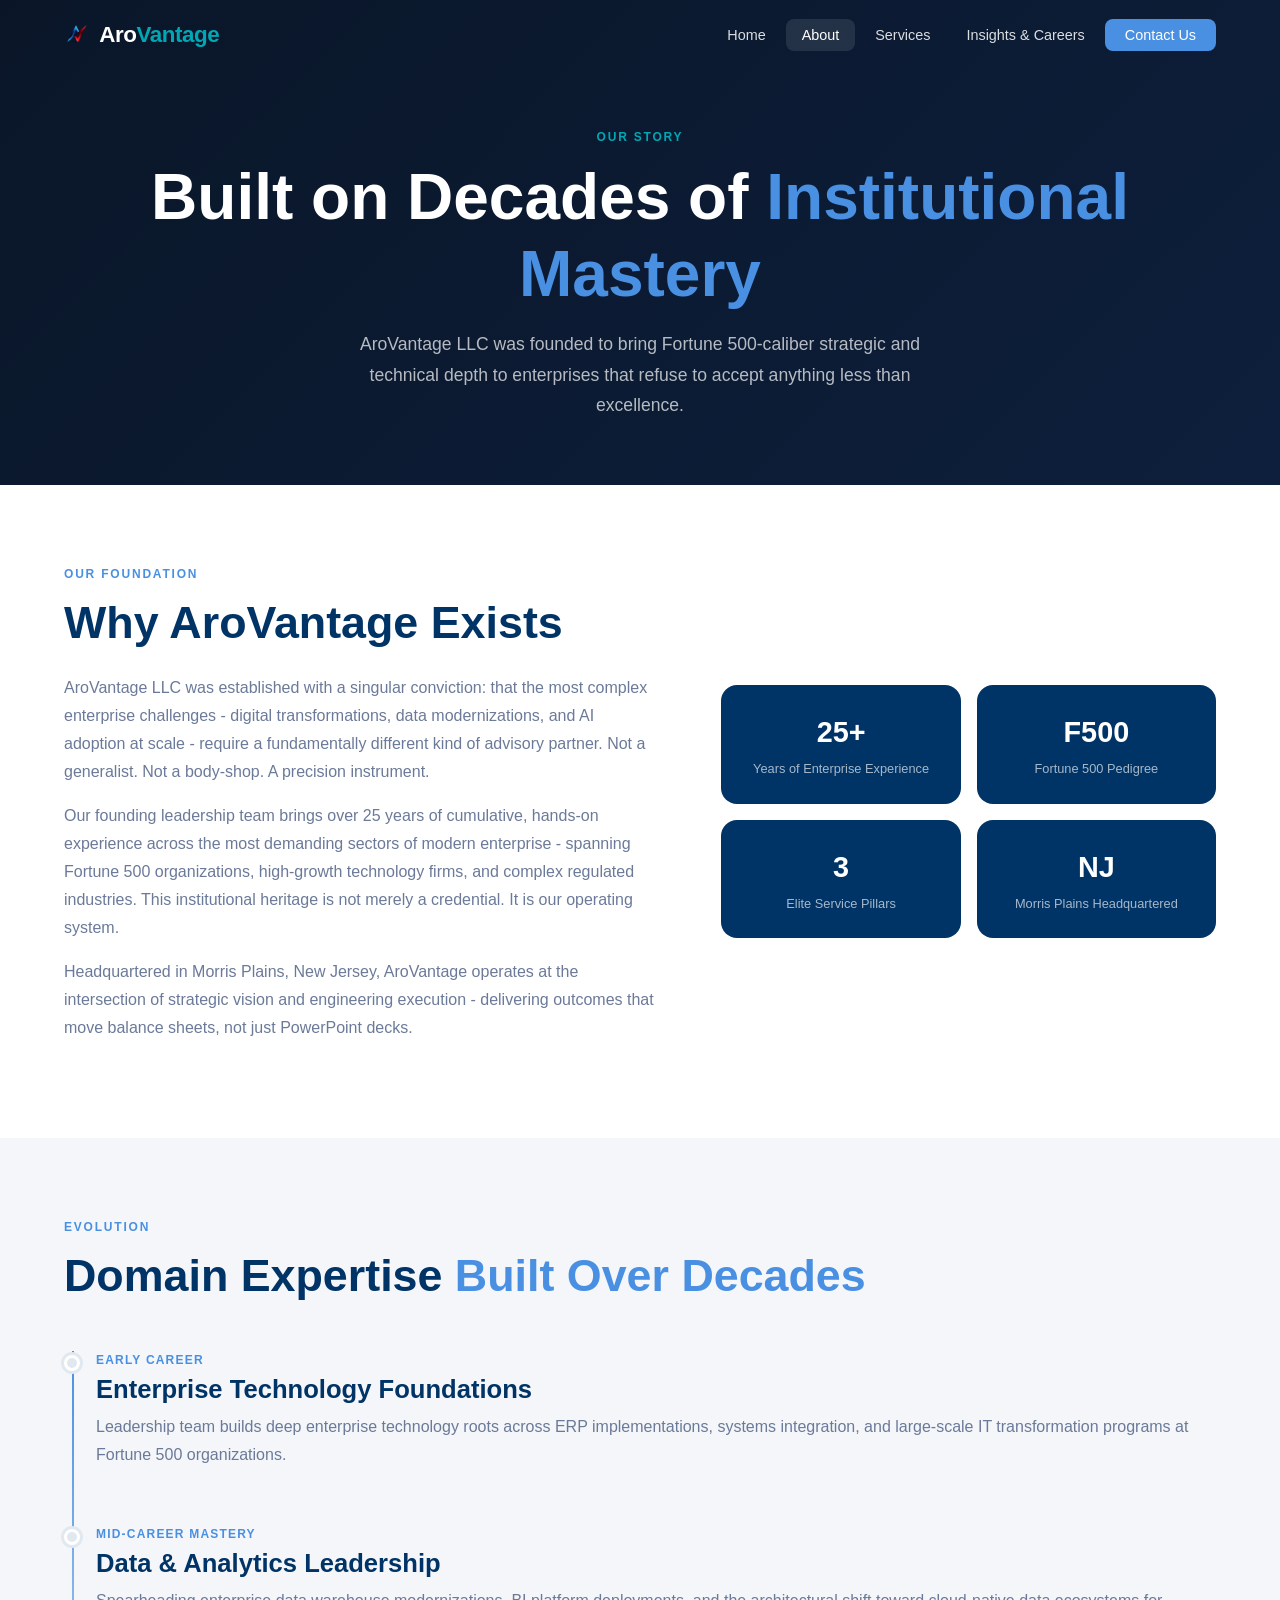
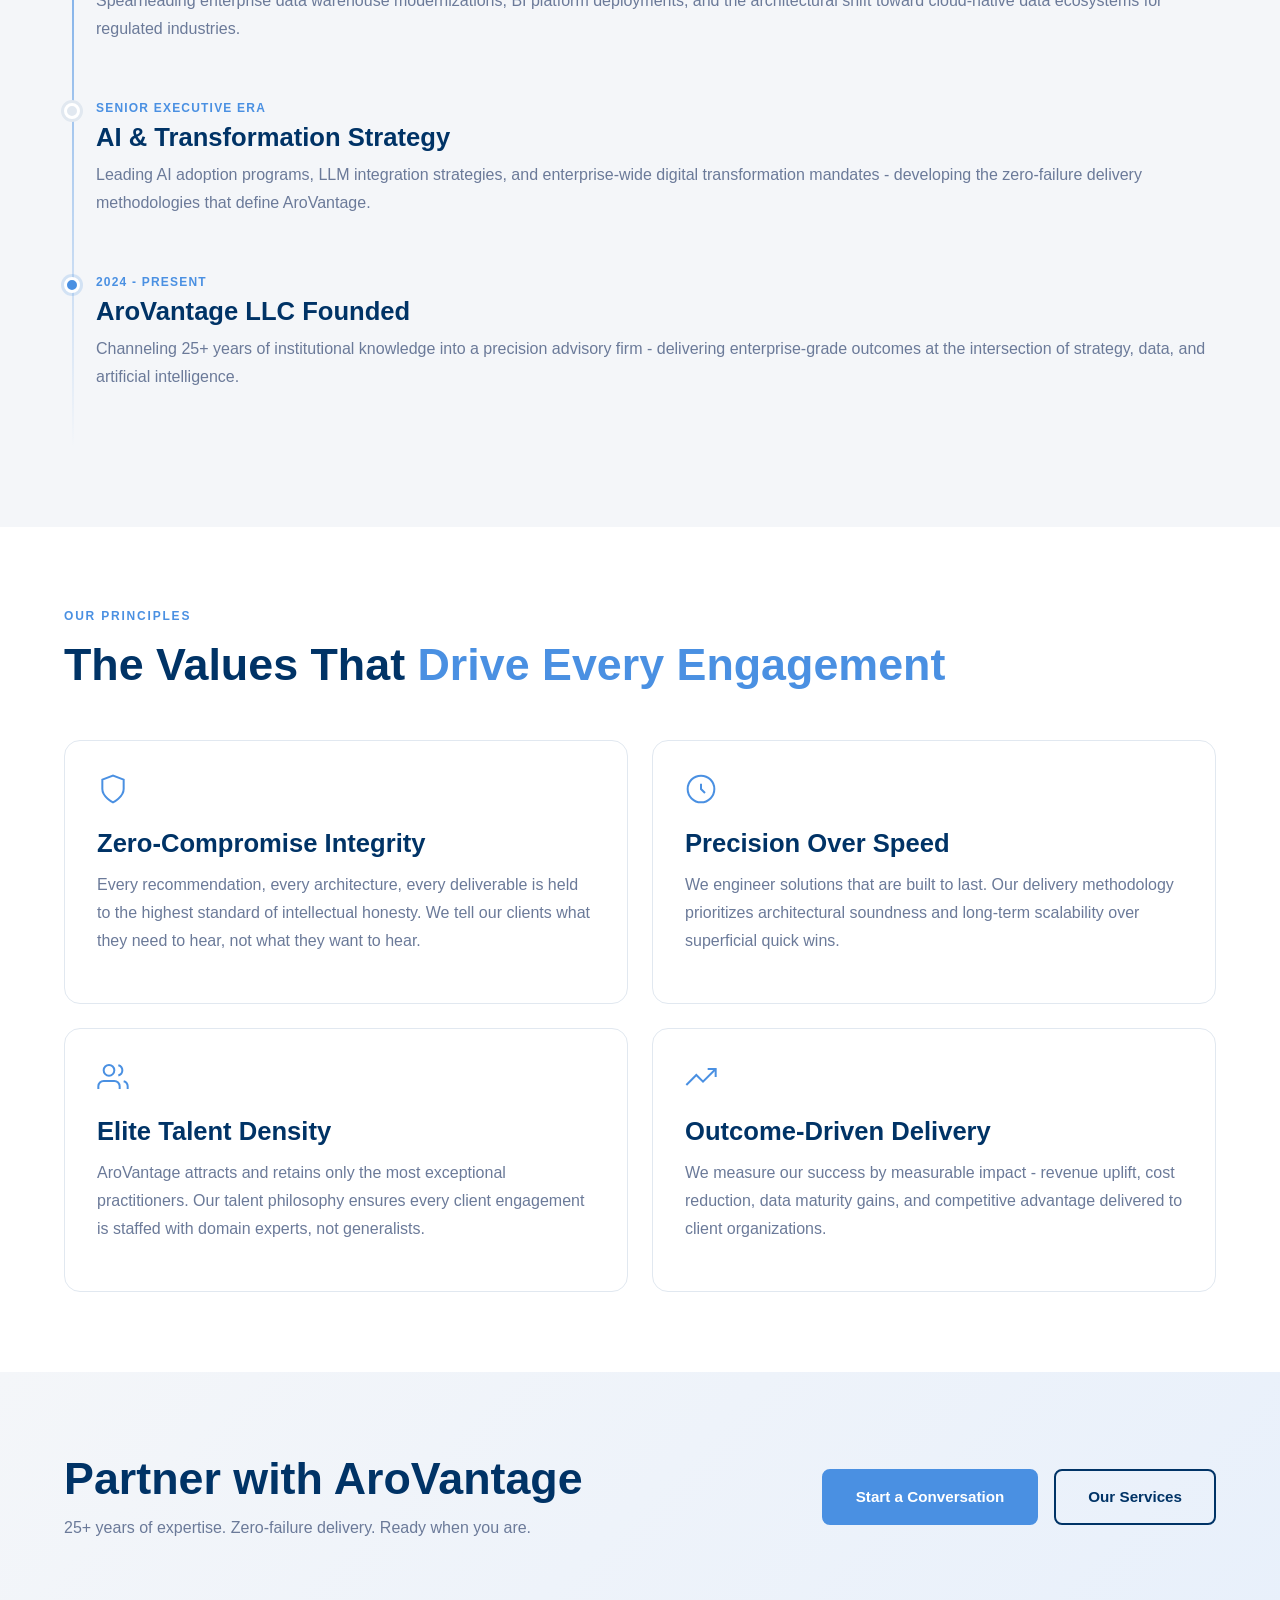
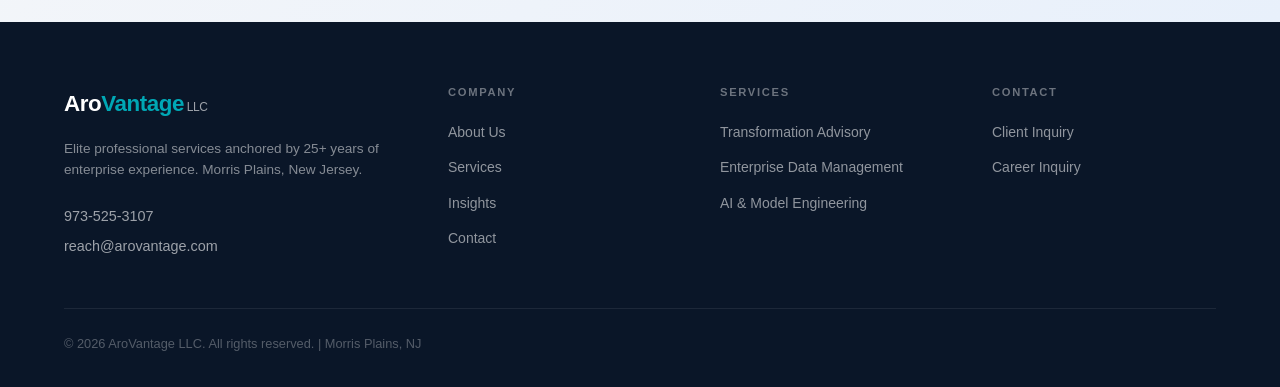
==== commit 31bc65ad: "Update about.html" ====
--- a/about.html
+++ b/about.html
@@ -34,3 +34,80 @@
 </section>
 <section class="section-pad">
 <div class="container">
+<div class="about-narrative">
+<div class="narrative-content fade-in-up">
+<div class="section-label">Our Foundation</div>
+<h2>Why AroVantage Exists</h2>
+<p>AroVantage LLC was established with a singular conviction: that the most complex enterprise challenges - digital transformations, data modernizations, and AI adoption at scale - require a fundamentally different kind of advisory partner. Not a generalist. Not a body-shop. A precision instrument.</p>
+<p>Our founding leadership team brings over 25 years of cumulative, hands-on experience across the most demanding sectors of modern enterprise - spanning Fortune 500 organizations, high-growth technology firms, and complex regulated industries. This institutional heritage is not merely a credential. It is our operating system.</p>
+<p>Headquartered in Morris Plains, New Jersey, AroVantage operates at the intersection of strategic vision and engineering execution - delivering outcomes that move balance sheets, not just PowerPoint decks.</p>
+</div>
+<div class="narrative-visual fade-in-up delay-2">
+<div class="heritage-matrix">
+<div class="heritage-item"><div class="heritage-year">25+</div><div class="heritage-desc">Years of Enterprise Experience</div></div>
+<div class="heritage-item"><div class="heritage-year">F500</div><div class="heritage-desc">Fortune 500 Pedigree</div></div>
+<div class="heritage-item"><div class="heritage-year">3</div><div class="heritage-desc">Elite Service Pillars</div></div>
+<div class="heritage-item"><div class="heritage-year">NJ</div><div class="heritage-desc">Morris Plains Headquartered</div></div>
+</div>
+</div>
+</div>
+</div>
+</section>
+<section class="section-pad bg-light">
+<div class="container">
+<div class="section-label fade-in-up">Evolution</div>
+<h2 class="section-title fade-in-up delay-1">Domain Expertise <span class="accent">Built Over Decades</span></h2>
+<div class="timeline">
+<div class="timeline-item fade-in-up delay-1">
+<div class="timeline-marker"></div>
+<div class="timeline-content"><div class="timeline-period">Early Career</div><h3>Enterprise Technology Foundations</h3><p>Leadership team builds deep enterprise technology roots across ERP implementations, systems integration, and large-scale IT transformation programs at Fortune 500 organizations.</p></div>
+</div>
+<div class="timeline-item fade-in-up delay-2">
+<div class="timeline-marker"></div>
+<div class="timeline-content"><div class="timeline-period">Mid-Career Mastery</div><h3>Data &amp; Analytics Leadership</h3><p>Spearheading enterprise data warehouse modernizations, BI platform deployments, and the architectural shift toward cloud-native data ecosystems for regulated industries.</p></div>
+</div>
+<div class="timeline-item fade-in-up delay-3">
+<div class="timeline-marker"></div>
+<div class="timeline-content"><div class="timeline-period">Senior Executive Era</div><h3>AI &amp; Transformation Strategy</h3><p>Leading AI adoption programs, LLM integration strategies, and enterprise-wide digital transformation mandates - developing the zero-failure delivery methodologies that define AroVantage.</p></div>
+</div>
+<div class="timeline-item fade-in-up delay-4">
+<div class="timeline-marker active"></div>
+<div class="timeline-content"><div class="timeline-period">2024 - Present</div><h3>AroVantage LLC Founded</h3><p>Channeling 25+ years of institutional knowledge into a precision advisory firm - delivering enterprise-grade outcomes at the intersection of strategy, data, and artificial intelligence.</p></div>
+</div>
+</div>
+</div>
+</section>
+<section class="section-pad">
+<div class="container">
+<div class="section-label fade-in-up">Our Principles</div>
+<h2 class="section-title fade-in-up delay-1">The Values That <span class="accent">Drive Every Engagement</span></h2>
+<div class="values-grid">
+<div class="value-card fade-in-up delay-1"><div class="value-icon"><svg width="32" height="32" viewBox="0 0 24 24" fill="none" stroke="currentColor" stroke-width="1.5"><path d="M12 22s8-4 8-10V5l-8-3-8 3v7c0 6 8 10 8 10z"/></svg></div><h3>Zero-Compromise Integrity</h3><p>Every recommendation, every architecture, every deliverable is held to the highest standard of intellectual honesty. We tell our clients what they need to hear, not what they want to hear.</p></div>
+<div class="value-card fade-in-up delay-2"><div class="value-icon"><svg width="32" height="32" viewBox="0 0 24 24" fill="none" stroke="currentColor" stroke-width="1.5"><circle cx="12" cy="12" r="10"/><path d="M12 8v4l3 3"/></svg></div><h3>Precision Over Speed</h3><p>We engineer solutions that are built to last. Our delivery methodology prioritizes architectural soundness and long-term scalability over superficial quick wins.</p></div>
+<div class="value-card fade-in-up delay-3"><div class="value-icon"><svg width="32" height="32" viewBox="0 0 24 24" fill="none" stroke="currentColor" stroke-width="1.5"><path d="M17 21v-2a4 4 0 0 0-4-4H5a4 4 0 0 0-4 4v2"/><circle cx="9" cy="7" r="4"/><path d="M23 21v-2a4 4 0 0 0-3-3.87"/><path d="M16 3.13a4 4 0 0 1 0 7.75"/></svg></div><h3>Elite Talent Density</h3><p>AroVantage attracts and retains only the most exceptional practitioners. Our talent philosophy ensures every client engagement is staffed with domain experts, not generalists.</p></div>
+<div class="value-card fade-in-up delay-4"><div class="value-icon"><svg width="32" height="32" viewBox="0 0 24 24" fill="none" stroke="currentColor" stroke-width="1.5"><polyline points="23 6 13.5 15.5 8.5 10.5 1 18"/><polyline points="17 6 23 6 23 12"/></svg></div><h3>Outcome-Driven Delivery</h3><p>We measure our success by measurable impact - revenue uplift, cost reduction, data maturity gains, and competitive advantage delivered to client organizations.</p></div>
+</div>
+</div>
+</section>
+<section class="cta-banner section-pad">
+<div class="container">
+<div class="cta-inner fade-in-up">
+<div class="cta-text"><h2>Partner with AroVantage</h2><p>25+ years of expertise. Zero-failure delivery. Ready when you are.</p></div>
+<div class="cta-actions"><a href="contact.html" class="btn btn-primary">Start a Conversation</a><a href="services.html" class="btn btn-outline">Our Services</a></div>
+</div>
+</div>
+</section>
+<footer class="footer">
+<div class="container">
+<div class="footer-grid">
+<div class="footer-brand"><a href="index.html" class="nav-logo"><span class="logo-aro">Aro</span><span class="logo-vantage">Vantage</span><span class="logo-llc"> LLC</span></a><p>Elite professional services anchored by 25+ years of enterprise experience. Morris Plains, New Jersey.</p><div class="footer-contact"><a href="tel:+19735253107">973-525-3107</a><a href="mailto:reach@arovantage.com">reach@arovantage.com</a></div></div>
+<div class="footer-nav"><h4>Company</h4><ul><li><a href="about.html">About Us</a></li><li><a href="services.html">Services</a></li><li><a href="insights.html">Insights</a></li><li><a href="contact.html">Contact</a></li></ul></div>
+<div class="footer-nav"><h4>Services</h4><ul><li><a href="services.html#advisory">Transformation Advisory</a></li><li><a href="services.html#edm">Enterprise Data Management</a></li><li><a href="services.html#ai">AI &amp; Model Engineering</a></li></ul></div>
+<div class="footer-nav"><h4>Contact</h4><ul><li><a href="contact.html?type=client">Client Inquiry</a></li><li><a href="contact.html?type=career">Career Inquiry</a></li></ul></div>
+</div>
+<div class="footer-bottom"><p>&copy; 2026 AroVantage LLC. All rights reserved. | Morris Plains, NJ</p></div>
+</div>
+</footer>
+<script src="js/main.js"></script>
+</body>
+</html>
--- a/css/style.css
+++ b/css/style.css
@@ -34,7 +34,8 @@
 .navbar.scrolled .nav-logo .logo-aro{color:var(--navy);}
 .navbar.scrolled .nav-logo .logo-vantage{color:var(--accent);}
 .nav-container{max-width:1200px;margin:0 auto;padding:0 1.5rem;display:flex;align-items:center;justify-content:space-between;}
-.nav-logo{font-family:'Inter',sans-serif;font-size:1.4rem;font-weight:800;letter-spacing:-0.02em;}
+.nav-logo{font-family:'Inter',sans-serif;font-size:1.4rem;font-weight:800;letter-spacing:-0.02em;display:flex;align-items:center;}
+.nav-logo-img{height:38px;width:auto;max-width:none;margin-right:10px;vertical-align:middle;object-fit:contain;flex-shrink:0;}
 .logo-aro{color:var(--white);}
 .logo-vantage{color:var(--cyan);}
 .logo-llc{color:rgba(255,255,255,0.6);font-size:0.75rem;font-weight:400;}
